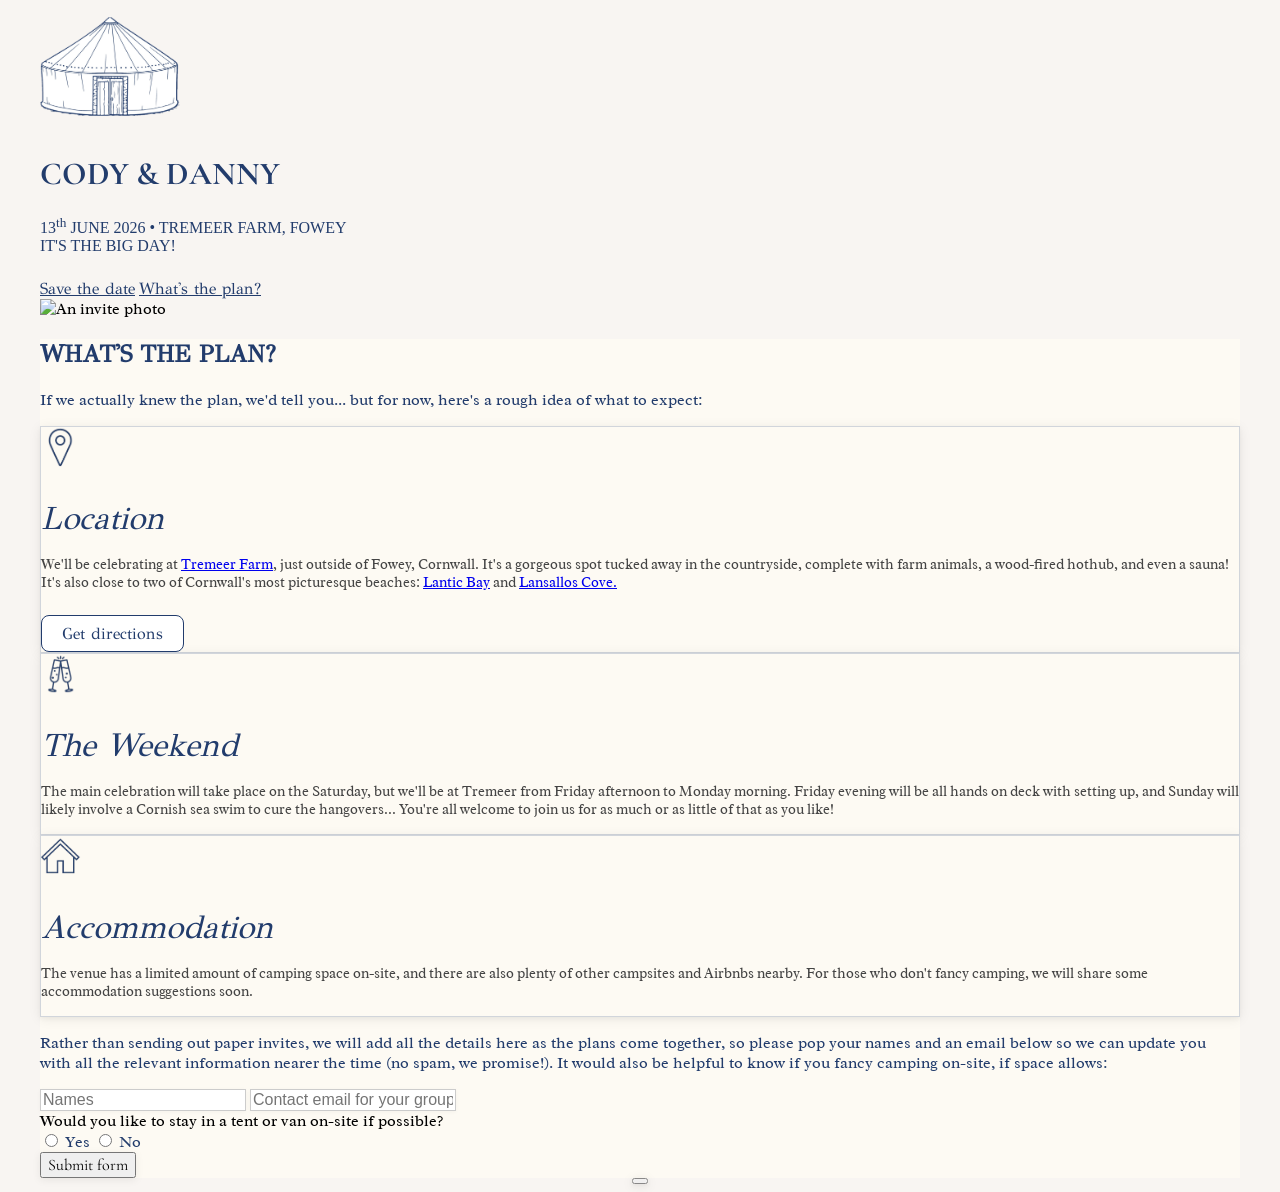
==== index.html @ 13b03777 "savethedate30Aug" ====
<!DOCTYPE html>
<html lang="en">
<head>
    <meta charset="UTF-8">
    <meta name="viewport" content="width=device-width, initial-scale=1.0">
    <title>Cody & Danny Wedding</title>
    <!-- We're using Tailwind CSS from a CDN for modern, responsive styling. -->
    <script src="https://cdn.tailwindcss.com"></script>
    <link rel="preconnect" href="https://fonts.googleapis.com">
    <link rel="preconnect" href="https://fonts.gstatic.com" crossorigin>
    <!-- Using two fonts for a classic look, similar to your image. -->
    <link href="https://fonts.googleapis.com/css2?family=Cormorant+Garamond:wght@400;500;600&family=Inter:wght@400;500;600&family=Radley&display=swap" rel="stylesheet">
    <link href="https://fonts.googleapis.com/css2?family=Didot&display=swap" rel="stylesheet">
    <link href="https://fonts.googleapis.com/css2?family=GFS+Didot&display=swap" rel="stylesheet">
    <link rel="stylesheet" href="style.css">
    <link rel="icon" type="image/png" sizes="16x16" href="assets/yurt.png">
</head>
<body class="bg-[#FDFAF3]">
    <div class="main-container px-4 md:px-6 lg:px-8 text-center py-10">
        <!-- Yurt image above names -->
        <div class="flex justify-center mb-4">
            <img src="assets/yurt.png" alt="Yurt icon" class="yurt-icon" />
        </div>
        <!-- Couple's names -->
        <h1 class="header-font text-5xl md:text-6xl font-normal tracking-wide mb-4">
            CODY & DANNY
        </h1>

        <!-- Event details -->
        <div class="event-details-font text-sm md:text-base font-medium tracking-wider uppercase mb-1">
            13<sup>th</sup> JUNE 2026 • TREMEER FARM, FOWEY
        </div>
        
        <!-- Countdown section - Placeholder text for now -->
        <div id="countdown" class="countdown-blue text-sm md:text-base font-medium tracking-wider mb-12">
            Loading countdown...
        </div>

        <!-- Navigation bar with hover effect -->
        <nav class="flex justify-center space-x-4 md:space-x-8 lg:space-x-12 mb-12 pb-2">
            <a href="#main-invite-image" class="nav-link nav-link-blue text-sm md:text-base font-medium">Save the date</a>
            <a href="#plan" class="nav-link nav-link-blue text-sm md:text-base font-medium">What's the plan?</a>
            <!-- <a href="#schedule" class="nav-link nav-link-blue text-sm md:text-base font-medium">Schedule</a> -->
        </nav>
        
        <!-- Main Image Section -->
        <div id="main-invite-image" class="w-full flex justify-center">
            <img src="assets/invite.jpg" alt="An invite photo" class="invite-image rounded-lg">
        </div>

        <!-- What's the plan section -->
        <section id="plan" class="plan-section py-16 px-2 md:px-0">
            <div class="max-w-4xl mx-auto">
                <h2 class="plan-heading text-xl md:text-2xl mb-3 tracking-wider">WHAT'S THE PLAN?</h2>
                <p class="plan-intro text-base md:text-base mb-6 tracking-wide">If we actually knew the plan, we'd tell you... but for now, here's a rough idea of what to expect:</p>
                <div class="plan-grid grid grid-cols-1 md:grid-cols-3 gap-8">
                    <div class="plan-panel p-8 border border-gray-300 flex flex-col items-center text-center">
                            <img src="assets/location.png" alt="Location icon" class="panel-icon mb-3" />
                            <h3 class="plan-subheading text-2xl italic mb-4">Location</h3>
                        <p class="plan-text mb-4">We'll be celebrating at <a href="https://www.yurtscornwall.com/" target="_blank" rel="noopener" class="underline hover:text-blue-700">Tremeer Farm</a>, just outside of Fowey, Cornwall. It's a gorgeous spot tucked away in the countryside, complete with farm animals, a wood-fired hothub, and even a sauna! It's also close to two of Cornwall's most picturesque beaches: <a href="https://www.google.com/maps/place/Lantic+Bay/@50.3258977,-4.6294547,14z/data=!3m1!4b1!4m6!3m5!1s0x486b6145bc7676e3:0x49691d063f83b509!8m2!3d50.3258726!4d-4.6088551!16s%2Fg%2F11cn8x1d7x?entry=ttu&g_ep=EgoyMDI1MDgyNS4wIKXMDSoASAFQAw%3D%3D" target="_blank" rel="noopener" class="underline hover:text-blue-700">Lantic Bay</a> and <a href="https://www.google.com/maps/place/Lansallos+Beach/@50.3320127,-4.5988471,14z/data=!3m1!4b1!4m6!3m5!1s0x486b6179b6629df9:0x60614bde97394ab5!8m2!3d50.3319877!4d-4.5782475!16s%2Fg%2F11fq91t_8g?entry=ttu&g_ep=EgoyMDI1MDgyNS4wIKXMDSoASAFQAw%3D%3D" target="_blank" rel="noopener" class="underline hover:text-blue-700">Lansallos Cove.</a></p>
                        <a href="https://www.google.com/maps/place/Tremeer+Farm+-+Yurt+Glamping+Holidays+in+Cornwall,+UK/@50.3475584,-4.5845059,17z/data=!3m1!4b1!4m9!3m8!1s0x486b63d3c7501265:0x4c4d9c52e5a04d1a!5m2!4m1!1i2!8m2!3d50.347555!4d-4.581931!16s%2Fg%2F1ts3f0zk?entry=ttu&g_ep=EgoyMDI1MDgyNS4wIKXMDSoASAFQAw%3D%3D" target="_blank" rel="noopener" class="venue-directions-btn inline-block mt-2 px-4 py-2 text-sm rounded border border-[#223c6c] text-[#223c6c] hover:bg-[#223c6c] hover:text-white transition">Get directions</a>
                    </div>
                    <div class="plan-panel p-8 border border-gray-300 flex flex-col items-center text-center">
                            <img src="assets/weekend.png" alt="The Weekend icon" class="panel-icon mb-3" />
                            <h3 class="plan-subheading text-2xl italic mb-4">The Weekend</h3>
                        <p class="plan-text mb-4">The main celebration will take place on the Saturday, but we'll be at Tremeer from Friday afternoon to Monday morning. Friday evening will be all hands on deck with setting up, and Sunday will likely involve a Cornish sea swim to cure the hangovers... You're all welcome to join us for as much or as little of that as you like!</p>
                    </div>
                    <div class="plan-panel p-8 border border-gray-300 flex flex-col items-center text-center">
                            <img src="assets/accomodation.png" alt="Accommodation icon" class="panel-icon mb-3" />
                            <h3 class="plan-subheading text-2xl italic mb-4">Accommodation</h3>
                        <p class="plan-text mb-4">The venue has a limited amount of camping space on-site, and there are also plenty of other campsites and Airbnbs nearby. For those who don't fancy camping, we will share some accommodation suggestions soon.</p>
                    </div>
                </div>
                <p class="plan-intro text-base md:text-base mb-6 mt-10 tracking-wide">
                    Rather than sending out paper invites, we will add all the details here as the plans come together, so please pop your names and an email below so we can update you with all the relevant information nearer the time (no spam, we promise!). It would also be helpful to know if you fancy camping on-site, if space allows:</p>
            <div class="max-w-xl mx-auto text-center">
                <div class="row mb-4">
                    <div class="col-md-12" id="alert-wrapper"></div>
                </div>
                <form id="findoutmore-form" class="find-more-form flex flex-col items-center gap-4">
                    <!-- First row: Guest names, Email -->
                    <div class="flex flex-col md:flex-row w-full justify-center gap-3">
                        <input type="text" name="names" class="find-more-input flex-1 p-3 rounded border border-gray-300 min-w-[120px]" placeholder="Names" required>
                        <input type="email" name="email" class="find-more-input flex-1 p-3 rounded border border-gray-300 min-w-[120px]" placeholder="Contact email for your group" required>
                    </div>
                    <!-- Second row: What nights? Multi-select -->
                    <!-- Tent/van onsite question -->
                    <div class="flex flex-col md:flex-row w-full md:w-4/3 items-start md:items-center gap-1">
                        <label class="block font-medium text-[#223c6c] text-left pr-2 md:whitespace-nowrap md:question-nowrap-label">Would you like to stay in a tent or van on-site if possible?</label>
                        <div class="flex flex-row gap-2 md:ml-auto text-weddingblue mt-2 md:mt-0">
                            <label class="inline-flex items-center text-weddingblue">
                                <input type="radio" name="camping" value="Yes" class="accent-[#223c6c] mr-1" required id="camping-yes"> Yes
                            </label>
                            <label class="inline-flex items-center text-weddingblue">
                                <input type="radio" name="camping" value="No" class="accent-[#223c6c] mr-1" id="camping-no"> No
                            </label>
                        </div>
                    </div>
                    <!-- Which nights question, hidden by default -->
                                <div id="nights-question-row" class="flex flex-col md:flex-row w-full md:w-4/3 items-start md:items-center gap-1 mt-2 hidden-by-default">
                                    <label class="block font-medium text-[#223c6c] text-left pr-2 md:whitespace-nowrap md:w-2/3">Which nights would you like to stay?</label>
                                    <div class="flex flex-row gap-2 md:ml-auto text-weddingblue mt-2 md:mt-0">
                            <label class="inline-flex items-center text-weddingblue">
                                <input type="checkbox" name="nights" value="Friday" class="accent-[#223c6c] mr-1"> Friday
                            </label>
                            <label class="inline-flex items-center text-weddingblue">
                                <input type="checkbox" name="nights" value="Saturday" class="accent-[#223c6c] mr-1"> Saturday
                            </label>
                            <label class="inline-flex items-center text-weddingblue">
                                <input type="checkbox" name="nights" value="Sunday" class="accent-[#223c6c] mr-1"> Sunday
                            </label>
                        </div>
                    </div>
                    <!-- Submit button -->
                    <button type="submit" class="find-more-btn mt-2 px-6 py-3 rounded bg-[#223c6c] text-white hover:bg-[#555] transition">Submit form</button>
                </form>
            </div>
        </section>

        <!-- Schedule section -->
        <!-- <section id="schedule" class="schedule-section py-12 px-2 md:px-0">
            <div class="max-w-4xl mx-auto text-center">
                <div class="schedule-block py-8">
                    <h3 class="schedule-heading text-xl md:text-2xl font-bold mb-3">FRIDAY 12TH JUNE: Arrival & Welcome</h3>
                    <p class="schedule-text text-base md:text-base">Arrive at Tremeer Farm from 4pm. Settle in, explore the grounds, and then get to work preparing and decorating! Rewarded with pizza, sauna and hot tub.</p>
                </div>
                    <div class="wavy-divider my-4">
                        <svg class="wavy-svg" viewBox="0 0 400 20" fill="none" xmlns="http://www.w3.org/2000/svg" preserveAspectRatio="none">
                            <path d="M0 10 Q 50 0, 100 10 T 200 10 T 300 10 T 400 10" stroke="#223c6c" stroke-width="1" fill="none"/>
                        </svg>
                    </div>
                <div class="schedule-block py-8">
                    <h3 class="schedule-heading text-xl md:text-2xl font-bold mb-3">SATURDAY 13th JUNE: The Big Day</h3>
                    <p class="schedule-text text-base md:text-base">Ceremony in the morning, followed by food, drinks, music, and dancing into the night. More details to follow!</p>
                </div>
                    <div class="wavy-divider my-4">
                        <svg class="wavy-svg" viewBox="0 0 400 20" fill="none" xmlns="http://www.w3.org/2000/svg" preserveAspectRatio="none">
                            <path d="M0 10 Q 50 0, 100 10 T 200 10 T 300 10 T 400 10" stroke="#223c6c" stroke-width="1" fill="none"/>
                        </svg>
                    </div>
                <div class="schedule-block py-8">
                    <h3 class="schedule-heading text-xl md:text-2xl font-bold mb-3">SUNDAY 14TH JUNE: Chill & Explore</h3>
                    <p class="schedule-text text-base md:text-base">Enjoy a laid-back day with friends and family. Take a dip in the sea, go for a walk, or just relax on the farm before heading home on Monday.</p>
                </div>
            </div>
        </section> -->
        
        <!-- Scroll to top button -->
        <button id="scrollToTopBtn" aria-label="Scroll to top" class="scroll-to-top-btn flex items-center justify-center w-14 h-14 rounded-full bg-white shadow-lg border border-gray-300 hover:bg-gray-100 transition">
            <svg xmlns="http://www.w3.org/2000/svg" class="h-7 w-7 text-gray-700" fill="none" viewBox="0 0 24 24" stroke="currentColor" stroke-width="2">
                <circle cx="12" cy="12" r="11" stroke="#bbb" stroke-width="2" fill="none"/>
                <path stroke-linecap="round" stroke-linejoin="round" d="M12 16V8m0 0l-4 4m4-4l4 4" />
            </svg>
        </button>
    </div>

    <script src="https://code.jquery.com/jquery-3.7.1.min.js"></script>
    <script src="scripts.js"></script>
</body>
</html>
---- style.css ----
/* Wedding blue text color for form options */
.text-weddingblue {
    color: #223c6c;
}
/* Prevent line break for the tent/van onsite question label */
.question-nowrap-label {
    min-width: 260px;
}
/* Hide by default for conditional form rows */
.hidden-by-default {
    display: none;
}
.wavy-divider {
    width: 100%;
}
.wavy-svg {
    width: 100%;
    height: 20px;
    display: block;
}
/* Schedule section styles */
.schedule-section {
    background-color: #FDFAF3;
}
.schedule-heading {
    font-family: 'Cormorant Garamond', serif;
    font-weight: bold;
    color: #223c6c;
    letter-spacing: 0.02em;
}
.schedule-text {
    color: #223c6c;
    font-family: 'Radley', serif;
    font-size: 1.1rem;
}
.schedule-divider {
    border: none;
    border-top: 1px solid #223c6c;
    margin: 0;
}
.panel-icon {
    width: 40px;
    height: 40px;
    object-fit: contain;
    display: block;
    margin-bottom: 0.5rem;
}
/* Custom styles that apply globally or to specific classes not covered by Tailwind. */
.invite-image {
    max-width: 500px; /* Adjust this value as needed */
    width: 100%;
    height: auto;
    display: block;
}
body {
    font-family: 'Radley', serif;
    background-color: #F8F5F2; /* Soft, light background color */
}
.header-font, .event-details-font, .countdown-blue {
    font-family: 'Didot', 'Didot LP', serif;
    color: #223c6c;
}
.nav-link, .nav-link-blue {
    font-family: 'GFS Didot', serif;
    color: #223c6c;
}
.header-font {
    font-family: 'Cormorant Garamond', serif;
}
.main-container {
    max-width: 1200px;
    margin-left: auto;
    margin-right: auto;
}
.nav-link {
    position: relative;
    padding-bottom: 0.5rem; /* For the underline effect */
}
.nav-link::after {
    content: '';
    position: absolute;
    left: 0;
    bottom: 0;
    width: 0;
    height: 1px;
    background-color: #223c6c;
    transition: width 0.3s ease-in-out;
}
.nav-link:hover::after, .nav-link.active::after {
    width: 100%;
}
.countdown-blue {
    color: #223c6c;
    text-transform: uppercase;
    margin-bottom: 1.5rem;
}
.nav-link-blue {
    color: #223c6c;
}

/* What's the plan section styles */
.plan-section {
    background-color: #FDFAF3;
}
.plan-heading {
    font-family: 'GFS Didot', serif;
    color: #223c6c;
}
.plan-intro {
    color: #223c6c;
}
.plan-grid {
    width: 100%;
}
.plan-panel {
    background: #FDFAF3;
    box-shadow: 0 2px 12px 0 rgba(0,0,0,0.07), 0 1.5px 4px 0 rgba(0,0,0,0.04);
    border: 1px solid #d1d5db;
}
.plan-subheading {
    font-family: 'GFS Didot', serif;
    font-style: italic;
    font-size: 2rem;
    color: #223c6c;
    margin-bottom: 1rem;
    font-weight: normal;
}
.plan-text {
    color: #444;
    font-size: 0.9rem;
    margin-bottom: 1rem;
}
.plan-text a:hover {
    color: #223c6c;
}

/* Find out more section styles */
.find-more-section {
    background-color: #FDFAF3;
}
.find-more-heading {
    font-family: 'Cormorant Garamond', serif;
    font-weight: bold;
    color: #223c6c;
}
.find-more-intro {
    color: #223c6c;
}
.find-more-input {
    font-size: 1rem;
    background: #fff;
    border: 1px solid #ccc;
    box-shadow: 0 1px 4px 0 rgba(0,0,0,0.04);
    transition: border 0.2s;
}
.find-more-input:focus {
    border-color: #888;
    outline: none;
}
.find-more-btn {
    font-size: 1rem;
    font-family: 'Cormorant Garamond', serif;
    cursor: pointer;
    box-shadow: 0 2px 8px 0 rgba(0,0,0,0.07);
}

/* Scroll to top button styles */
.scroll-to-top-btn {
    position: static !important;
    margin: 0rem auto 0rem auto;
    display: flex;
    box-shadow: 0 2px 12px 0 rgba(0,0,0,0.10), 0 1.5px 4px 0 rgba(0,0,0,0.06);
    cursor: pointer;
    opacity: 0.85;
}
.scroll-to-top-btn:hover {
    opacity: 1;
}
.yurt-icon {
    height: 120px;
    width: auto;
}
.venue-directions-btn {
    font-family: 'GFS Didot', serif;
    font-size: 1rem;
    padding: 0.5rem 1.25rem;
    border-radius: 0.5rem;
    border: 1px solid #223c6c;
    color: #223c6c;
    background: #fff;
    transition: background 0.2s, color 0.2s;
    margin-top: 0.5rem;
    text-decoration: none;
    display: inline-block;
}
.venue-directions-btn:hover {
    background: #223c6c;
    color: #fff;
}
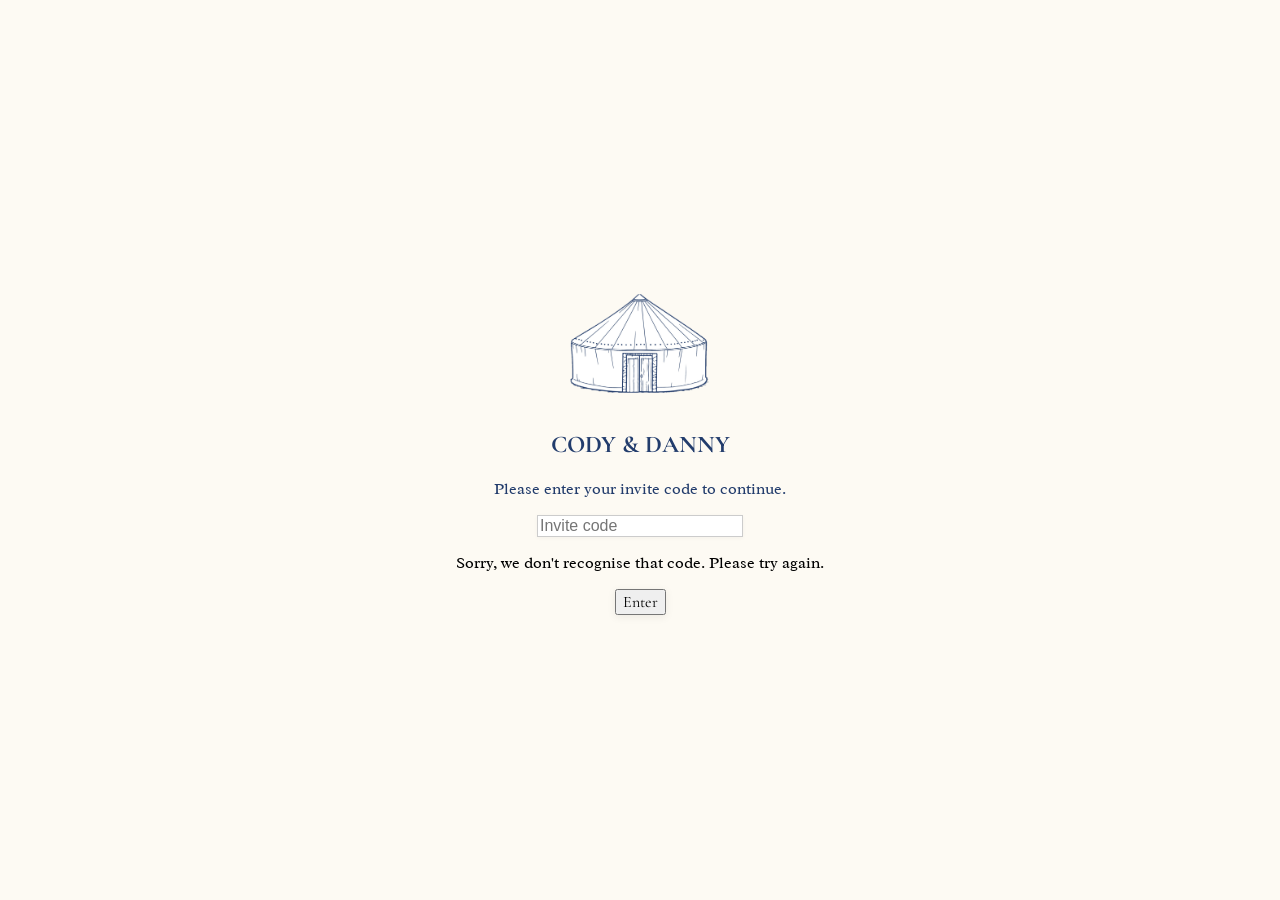
==== commit d8e3a772: "Add RSVP page and implement multi-guest RSVP form functionality" ====
--- a/index.html
+++ b/index.html
@@ -16,14 +16,31 @@
     <link rel="icon" type="image/png" sizes="16x16" href="assets/yurt.png">
 </head>
 <body class="bg-[#FDFAF3]">
+    <!-- Invite code overlay -->
+    <div id="invite-overlay" class="invite-overlay hidden">
+        <div class="invite-overlay-box">
+            <img src="assets/yurt.png" alt="Yurt icon" class="yurt-icon mx-auto mb-4" />
+            <h2 class="header-font text-3xl md:text-4xl font-normal tracking-wide mb-2 text-[#223c6c]">CODY & DANNY</h2>
+            <p class="plan-intro text-base mb-6 tracking-wide">Please enter your invite code to continue.</p>
+            <input type="text" id="overlay-invite-input" class="find-more-input w-full max-w-xs p-3 rounded border border-gray-300 text-center text-lg tracking-widest mx-auto block" placeholder="Invite code" autocomplete="off">
+            <p id="overlay-invite-error" class="text-red-500 text-sm mt-2 hidden">Sorry, we don't recognise that code. Please try again.</p>
+            <button id="overlay-invite-btn" class="find-more-btn mt-4 px-6 py-3 rounded bg-[#223c6c] text-white hover:bg-[#555] transition">Enter</button>
+        </div>
+    </div>
+
+    <!-- Invite badge (top-right) -->
+    <div id="invite-badge" class="invite-badge hidden">
+        <span class="invite-badge-text">Logged in as guest: <span id="badge-code"></span>. <a href="#" id="badge-logout" class="invite-badge-logout">Not you?</a></span>
+    </div>
+
     <div class="main-container px-4 md:px-6 lg:px-8 text-center py-10">
         <!-- Yurt image above names -->
         <div class="flex justify-center mb-4">
-            <img src="assets/yurt.png" alt="Yurt icon" class="yurt-icon" />
+            <a href="index.html"><img src="assets/yurt.png" alt="Yurt icon" class="yurt-icon" /></a>
         </div>
         <!-- Couple's names -->
         <h1 class="header-font text-5xl md:text-6xl font-normal tracking-wide mb-4">
-            CODY & DANNY
+            <a href="index.html" class="no-underline" style="text-decoration:none;color:inherit;">CODY & DANNY</a>
         </h1>
 
         <!-- Event details -->
@@ -38,120 +55,36 @@
 
         <!-- Navigation bar with hover effect -->
         <nav class="flex justify-center space-x-4 md:space-x-8 lg:space-x-12 mb-12 pb-2">
-            <a href="#main-invite-image" class="nav-link nav-link-blue text-sm md:text-base font-medium">Save the date</a>
-            <a href="#plan" class="nav-link nav-link-blue text-sm md:text-base font-medium">What's the plan?</a>
-            <!-- <a href="#schedule" class="nav-link nav-link-blue text-sm md:text-base font-medium">Schedule</a> -->
+            <a href="index.html" class="nav-link nav-link-blue text-sm md:text-base font-medium active">Home</a>
+            <a href="plan.html" class="nav-link nav-link-blue text-sm md:text-base font-medium">What's the plan?</a>
+            <a href="registry.html" class="nav-link nav-link-blue text-sm md:text-base font-medium">Registry of booze</a>
+            <a href="logistics.html" class="nav-link nav-link-blue text-sm md:text-base font-medium">Logistics</a>
+            <a href="accommodation.html" class="nav-link nav-link-blue text-sm md:text-base font-medium">Accommodation</a>
+            <a href="rsvp.html" class="nav-link nav-link-blue text-sm md:text-base font-medium">RSVP</a>
+            <a href="faqs.html" class="nav-link nav-link-blue text-sm md:text-base font-medium">FAQs</a>
         </nav>
-        
-        <!-- Main Image Section -->
-        <div id="main-invite-image" class="w-full flex justify-center">
-            <img src="assets/invite.jpg" alt="An invite photo" class="invite-image rounded-lg">
+
+        <!-- Welcome note -->
+        <div class="max-w-2xl mx-auto mb-10">
+            <h2 id="welcome-heading" class="plan-heading text-xl md:text-2xl mb-4 tracking-wider">WELCOME!</h2>
+            <p class="plan-intro text-base md:text-base tracking-wide leading-relaxed">
+                We can't wait to celebrate our wedding with you all September 4 &ndash; 7, 2026. If you find that you have any questions about the weekend after looking through this site, don't hesitate to shoot us a text or email, or call!
+            </p>
+            <p class="plan-intro text-base md:text-base tracking-wide leading-relaxed mt-4">
+                While we already quietly had our legal ceremony at Bath Guildhall in December, we couldn't do the deed without hosting a party to celebrate with all our favourite humans!
+            </p>
+            <p class="plan-intro text-base md:text-base tracking-wide leading-relaxed mt-4">
+                Plan for a weekend of hanging on a lawn/by the lake, chatting, eating, drinking, swimming, playing games, dancing, and relaxing. See you soon!
+            </p>
+            <p class="plan-intro text-base md:text-base tracking-wide leading-relaxed mt-4">
+                Love,<br>Cody & Danny x
+            </p>
         </div>
 
-        <!-- What's the plan section -->
-        <section id="plan" class="plan-section py-16 px-2 md:px-0">
-            <div class="max-w-4xl mx-auto">
-                <h2 class="plan-heading text-xl md:text-2xl mb-3 tracking-wider">WHAT'S THE PLAN?</h2>
-                <p class="plan-intro text-base md:text-base mb-6 tracking-wide">If we actually knew the plan, we'd tell you... but for now, here's a rough idea of what to expect:</p>
-                <div class="plan-grid grid grid-cols-1 md:grid-cols-3 gap-8">
-                    <div class="plan-panel p-8 border border-gray-300 flex flex-col items-center text-center">
-                            <img src="assets/location.png" alt="Location icon" class="panel-icon mb-3" />
-                            <h3 class="plan-subheading text-2xl italic mb-4">Location</h3>
-                        <p class="plan-text mb-4">We'll be celebrating at <a href="https://www.yurtscornwall.com/" target="_blank" rel="noopener" class="underline hover:text-blue-700">Tremeer Farm</a>, just outside of Fowey, Cornwall. It's a gorgeous spot tucked away in the countryside, complete with farm animals, a wood-fired hothub, and even a sauna! It's also close to two of Cornwall's most picturesque beaches: <a href="https://www.google.com/maps/place/Lantic+Bay/@50.3258977,-4.6294547,14z/data=!3m1!4b1!4m6!3m5!1s0x486b6145bc7676e3:0x49691d063f83b509!8m2!3d50.3258726!4d-4.6088551!16s%2Fg%2F11cn8x1d7x?entry=ttu&g_ep=EgoyMDI1MDgyNS4wIKXMDSoASAFQAw%3D%3D" target="_blank" rel="noopener" class="underline hover:text-blue-700">Lantic Bay</a> and <a href="https://www.google.com/maps/place/Lansallos+Beach/@50.3320127,-4.5988471,14z/data=!3m1!4b1!4m6!3m5!1s0x486b6179b6629df9:0x60614bde97394ab5!8m2!3d50.3319877!4d-4.5782475!16s%2Fg%2F11fq91t_8g?entry=ttu&g_ep=EgoyMDI1MDgyNS4wIKXMDSoASAFQAw%3D%3D" target="_blank" rel="noopener" class="underline hover:text-blue-700">Lansallos Cove.</a></p>
-                        <a href="https://www.google.com/maps/place/Tremeer+Farm+-+Yurt+Glamping+Holidays+in+Cornwall,+UK/@50.3475584,-4.5845059,17z/data=!3m1!4b1!4m9!3m8!1s0x486b63d3c7501265:0x4c4d9c52e5a04d1a!5m2!4m1!1i2!8m2!3d50.347555!4d-4.581931!16s%2Fg%2F1ts3f0zk?entry=ttu&g_ep=EgoyMDI1MDgyNS4wIKXMDSoASAFQAw%3D%3D" target="_blank" rel="noopener" class="venue-directions-btn inline-block mt-2 px-4 py-2 text-sm rounded border border-[#223c6c] text-[#223c6c] hover:bg-[#223c6c] hover:text-white transition">Get directions</a>
-                    </div>
-                    <div class="plan-panel p-8 border border-gray-300 flex flex-col items-center text-center">
-                            <img src="assets/weekend.png" alt="The Weekend icon" class="panel-icon mb-3" />
-                            <h3 class="plan-subheading text-2xl italic mb-4">The Weekend</h3>
-                        <p class="plan-text mb-4">The main celebration will take place on the Saturday, but we'll be at Tremeer from Friday afternoon to Monday morning. Friday evening will be all hands on deck with setting up, and Sunday will likely involve a Cornish sea swim to cure the hangovers... You're all welcome to join us for as much or as little of that as you like!</p>
-                    </div>
-                    <div class="plan-panel p-8 border border-gray-300 flex flex-col items-center text-center">
-                            <img src="assets/accomodation.png" alt="Accommodation icon" class="panel-icon mb-3" />
-                            <h3 class="plan-subheading text-2xl italic mb-4">Accommodation</h3>
-                        <p class="plan-text mb-4">The venue has a limited amount of camping space on-site, and there are also plenty of other campsites and Airbnbs nearby. For those who don't fancy camping, we will share some accommodation suggestions soon.</p>
-                    </div>
-                </div>
-                <p class="plan-intro text-base md:text-base mb-6 mt-10 tracking-wide">
-                    Rather than sending out paper invites, we will add all the details here as the plans come together, so please pop your names and an email below so we can update you with all the relevant information nearer the time (no spam, we promise!). It would also be helpful to know if you fancy camping on-site, if space allows:</p>
-            <div class="max-w-xl mx-auto text-center">
-                <div class="row mb-4">
-                    <div class="col-md-12" id="alert-wrapper"></div>
-                </div>
-                <form id="findoutmore-form" class="find-more-form flex flex-col items-center gap-4">
-                    <!-- First row: Guest names, Email -->
-                    <div class="flex flex-col md:flex-row w-full justify-center gap-3">
-                        <input type="text" name="names" class="find-more-input flex-1 p-3 rounded border border-gray-300 min-w-[120px]" placeholder="Names" required>
-                        <input type="email" name="email" class="find-more-input flex-1 p-3 rounded border border-gray-300 min-w-[120px]" placeholder="Contact email for your group" required>
-                    </div>
-                    <!-- Second row: What nights? Multi-select -->
-                    <!-- Tent/van onsite question -->
-                    <div class="flex flex-col md:flex-row w-full md:w-4/3 items-start md:items-center gap-1">
-                        <label class="block font-medium text-[#223c6c] text-left pr-2 md:whitespace-nowrap md:question-nowrap-label">Would you like to stay in a tent or van on-site if possible?</label>
-                        <div class="flex flex-row gap-2 md:ml-auto text-weddingblue mt-2 md:mt-0">
-                            <label class="inline-flex items-center text-weddingblue">
-                                <input type="radio" name="camping" value="Yes" class="accent-[#223c6c] mr-1" required id="camping-yes"> Yes
-                            </label>
-                            <label class="inline-flex items-center text-weddingblue">
-                                <input type="radio" name="camping" value="No" class="accent-[#223c6c] mr-1" id="camping-no"> No
-                            </label>
-                        </div>
-                    </div>
-                    <!-- Which nights question, hidden by default -->
-                                <div id="nights-question-row" class="flex flex-col md:flex-row w-full md:w-4/3 items-start md:items-center gap-1 mt-2 hidden-by-default">
-                                    <label class="block font-medium text-[#223c6c] text-left pr-2 md:whitespace-nowrap md:w-2/3">Which nights would you like to stay?</label>
-                                    <div class="flex flex-row gap-2 md:ml-auto text-weddingblue mt-2 md:mt-0">
-                            <label class="inline-flex items-center text-weddingblue">
-                                <input type="checkbox" name="nights" value="Friday" class="accent-[#223c6c] mr-1"> Friday
-                            </label>
-                            <label class="inline-flex items-center text-weddingblue">
-                                <input type="checkbox" name="nights" value="Saturday" class="accent-[#223c6c] mr-1"> Saturday
-                            </label>
-                            <label class="inline-flex items-center text-weddingblue">
-                                <input type="checkbox" name="nights" value="Sunday" class="accent-[#223c6c] mr-1"> Sunday
-                            </label>
-                        </div>
-                    </div>
-                    <!-- Submit button -->
-                    <button type="submit" class="find-more-btn mt-2 px-6 py-3 rounded bg-[#223c6c] text-white hover:bg-[#555] transition">Submit form</button>
-                </form>
-            </div>
-        </section>
-
-        <!-- Schedule section -->
-        <!-- <section id="schedule" class="schedule-section py-12 px-2 md:px-0">
-            <div class="max-w-4xl mx-auto text-center">
-                <div class="schedule-block py-8">
-                    <h3 class="schedule-heading text-xl md:text-2xl font-bold mb-3">FRIDAY 12TH JUNE: Arrival & Welcome</h3>
-                    <p class="schedule-text text-base md:text-base">Arrive at Tremeer Farm from 4pm. Settle in, explore the grounds, and then get to work preparing and decorating! Rewarded with pizza, sauna and hot tub.</p>
-                </div>
-                    <div class="wavy-divider my-4">
-                        <svg class="wavy-svg" viewBox="0 0 400 20" fill="none" xmlns="http://www.w3.org/2000/svg" preserveAspectRatio="none">
-                            <path d="M0 10 Q 50 0, 100 10 T 200 10 T 300 10 T 400 10" stroke="#223c6c" stroke-width="1" fill="none"/>
-                        </svg>
-                    </div>
-                <div class="schedule-block py-8">
-                    <h3 class="schedule-heading text-xl md:text-2xl font-bold mb-3">SATURDAY 13th JUNE: The Big Day</h3>
-                    <p class="schedule-text text-base md:text-base">Ceremony in the morning, followed by food, drinks, music, and dancing into the night. More details to follow!</p>
-                </div>
-                    <div class="wavy-divider my-4">
-                        <svg class="wavy-svg" viewBox="0 0 400 20" fill="none" xmlns="http://www.w3.org/2000/svg" preserveAspectRatio="none">
-                            <path d="M0 10 Q 50 0, 100 10 T 200 10 T 300 10 T 400 10" stroke="#223c6c" stroke-width="1" fill="none"/>
-                        </svg>
-                    </div>
-                <div class="schedule-block py-8">
-                    <h3 class="schedule-heading text-xl md:text-2xl font-bold mb-3">SUNDAY 14TH JUNE: Chill & Explore</h3>
-                    <p class="schedule-text text-base md:text-base">Enjoy a laid-back day with friends and family. Take a dip in the sea, go for a walk, or just relax on the farm before heading home on Monday.</p>
-                </div>
-            </div>
-        </section> -->
-        
-        <!-- Scroll to top button -->
-        <button id="scrollToTopBtn" aria-label="Scroll to top" class="scroll-to-top-btn flex items-center justify-center w-14 h-14 rounded-full bg-white shadow-lg border border-gray-300 hover:bg-gray-100 transition">
-            <svg xmlns="http://www.w3.org/2000/svg" class="h-7 w-7 text-gray-700" fill="none" viewBox="0 0 24 24" stroke="currentColor" stroke-width="2">
-                <circle cx="12" cy="12" r="11" stroke="#bbb" stroke-width="2" fill="none"/>
-                <path stroke-linecap="round" stroke-linejoin="round" d="M12 16V8m0 0l-4 4m4-4l4 4" />
-            </svg>
-        </button>
+        <!-- Main invite image -->
+        <div class="w-full flex justify-center">
+            <img src="assets/invite.jpg" alt="Wedding invite" class="invite-image rounded-lg">
+        </div>
     </div>
 
     <script src="https://code.jquery.com/jquery-3.7.1.min.js"></script>
--- a/style.css
+++ b/style.css
@@ -2,6 +2,62 @@
 .text-weddingblue {
     color: #223c6c;
 }
+
+/********************** Global Invite Code Overlay **********************/
+.invite-overlay {
+    position: fixed;
+    inset: 0;
+    z-index: 9999;
+    background: #FDFAF3;
+    display: flex;
+    align-items: center;
+    justify-content: center;
+}
+.invite-overlay.hidden {
+    display: none;
+}
+.invite-overlay-box {
+    text-align: center;
+    max-width: 400px;
+    width: 90%;
+    padding: 2rem;
+}
+
+/********************** Invite Badge (top-right) **********************/
+.invite-badge {
+    position: fixed;
+    top: 12px;
+    right: 16px;
+    z-index: 1000;
+    display: flex;
+    align-items: center;
+    gap: 8px;
+    background: #fff;
+    border: 1px solid #d1d5db;
+    border-radius: 9999px;
+    padding: 6px 14px;
+    box-shadow: 0 1px 6px rgba(0,0,0,0.08);
+    font-family: 'GFS Didot', serif;
+    font-size: 0.85rem;
+    color: #223c6c;
+}
+.invite-badge.hidden {
+    display: none;
+}
+.invite-badge-code {
+    font-weight: 600;
+    letter-spacing: 0.05em;
+}
+.invite-badge-logout {
+    color: #888;
+    text-decoration: underline;
+    font-size: 0.8rem;
+    cursor: pointer;
+}
+.invite-badge-logout:hover {
+    color: #223c6c;
+}
+
 /* Prevent line break for the tent/van onsite question label */
 .question-nowrap-label {
     min-width: 260px;
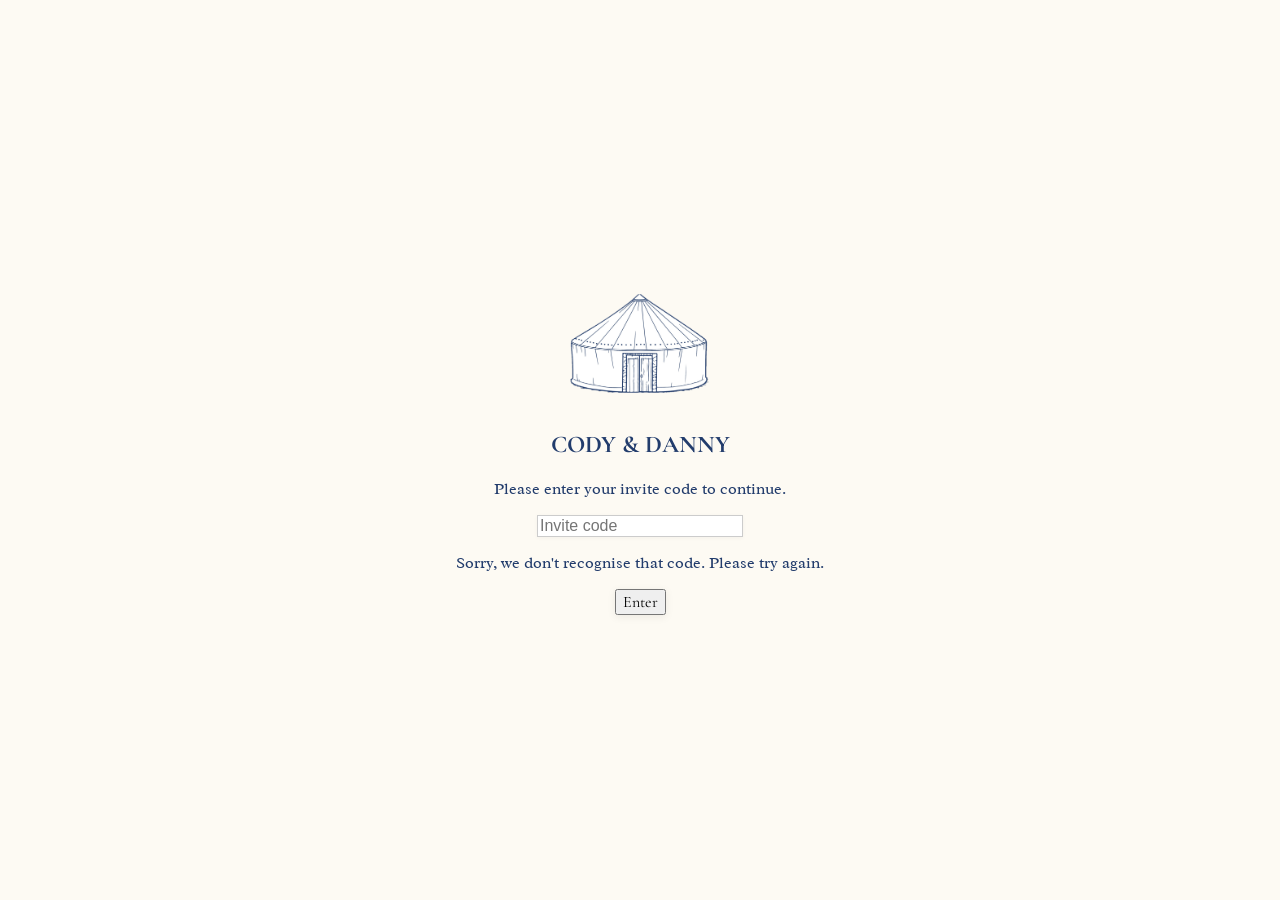
==== commit 69b1aae9: "Format updates + FAQ details" ====
--- a/index.html
+++ b/index.html
@@ -74,7 +74,7 @@
                 While we already quietly had our legal ceremony at Bath Guildhall in December, we couldn't do the deed without hosting a party to celebrate with all our favourite humans!
             </p>
             <p class="plan-intro text-base md:text-base tracking-wide leading-relaxed mt-4">
-                Plan for a weekend of hanging on a lawn/by the lake, chatting, eating, drinking, swimming, playing games, dancing, and relaxing. See you soon!
+                Plan for a weekend of hanging on a lawn/by the lake, chatting, eating, drinking, swimming, playing games, dancing, and relaxing. Please RSVP before X/X/XX.
             </p>
             <p class="plan-intro text-base md:text-base tracking-wide leading-relaxed mt-4">
                 Love,<br>Cody & Danny x
--- a/style.css
+++ b/style.css
@@ -111,6 +111,7 @@
 body {
     font-family: 'Radley', serif;
     background-color: #F8F5F2; /* Soft, light background color */
+    color: #223c6c;
 }
 .header-font, .event-details-font, .countdown-blue {
     font-family: 'Didot', 'Didot LP', serif;
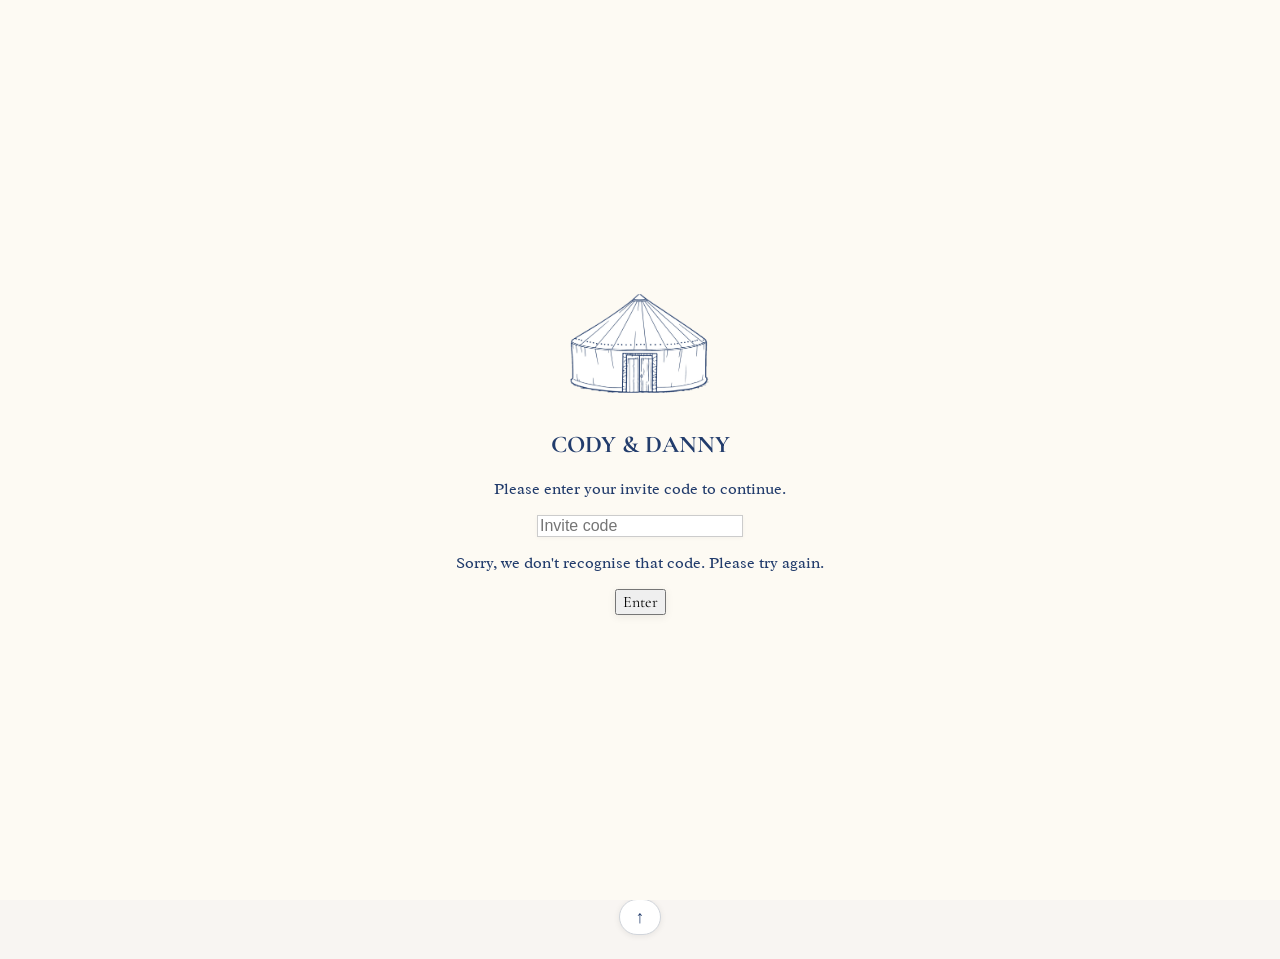
==== commit 3f543972: "Lots of changes" ====
--- a/index.html
+++ b/index.html
@@ -54,11 +54,10 @@
         </div>
 
         <!-- Navigation bar with hover effect -->
-        <nav class="flex justify-center space-x-4 md:space-x-8 lg:space-x-12 mb-12 pb-2">
+        <nav class="flex justify-center space-x-4 md:space-x-8 lg:space-x-12 mb-6 pb-2">
             <a href="index.html" class="nav-link nav-link-blue text-sm md:text-base font-medium active">Home</a>
-            <a href="plan.html" class="nav-link nav-link-blue text-sm md:text-base font-medium">What's the plan?</a>
+            <a href="plan.html" class="nav-link nav-link-blue text-sm md:text-base font-medium">Schedule</a>
             <a href="registry.html" class="nav-link nav-link-blue text-sm md:text-base font-medium">Registry of booze</a>
-            <a href="logistics.html" class="nav-link nav-link-blue text-sm md:text-base font-medium">Logistics</a>
             <a href="accommodation.html" class="nav-link nav-link-blue text-sm md:text-base font-medium">Accommodation</a>
             <a href="rsvp.html" class="nav-link nav-link-blue text-sm md:text-base font-medium">RSVP</a>
             <a href="faqs.html" class="nav-link nav-link-blue text-sm md:text-base font-medium">FAQs</a>
@@ -68,22 +67,39 @@
         <div class="max-w-2xl mx-auto mb-10">
             <h2 id="welcome-heading" class="plan-heading text-xl md:text-2xl mb-4 tracking-wider">WELCOME!</h2>
             <p class="plan-intro text-base md:text-base tracking-wide leading-relaxed">
-                We can't wait to celebrate our wedding with you all September 4 &ndash; 7, 2026. If you find that you have any questions about the weekend after looking through this site, don't hesitate to shoot us a text or email, or call!
+                As you may already know, we technically got legally married very quietly at Bath Guildhall back in December. Now, we can't wait to celebrate with you all back in Cornwall on June 13th.
             </p>
             <p class="plan-intro text-base md:text-base tracking-wide leading-relaxed mt-4">
-                While we already quietly had our legal ceremony at Bath Guildhall in December, we couldn't do the deed without hosting a party to celebrate with all our favourite humans!
+                We have tried our very best to include everything you need to know on this site, but if we've missed anything or you have any further questions, please just drop us a message.
             </p>
             <p class="plan-intro text-base md:text-base tracking-wide leading-relaxed mt-4">
-                Plan for a weekend of hanging on a lawn/by the lake, chatting, eating, drinking, swimming, playing games, dancing, and relaxing. Please RSVP before X/X/XX.
+                <strong>Please RSVP before 8th May!</strong>
             </p>
             <p class="plan-intro text-base md:text-base tracking-wide leading-relaxed mt-4">
                 Love,<br>Cody & Danny x
             </p>
         </div>
 
+        <section class="legal-gallery-section max-w-3xl mx-auto mb-10" aria-label="Photos from our legal ceremony">
+            <div class="legal-gallery-grid">
+                <figure class="legal-photo-frame">
+                    <img src="assets/wed_1.jpg" alt="Cody and Danny at their legal ceremony" class="legal-photo">
+                </figure>
+                <figure class="legal-photo-frame">
+                    <img src="assets/wed_2.jpg" alt="Cody and Danny outside Bath Guildhall" class="legal-photo">
+                </figure>
+                <figure class="legal-photo-frame">
+                    <img src="assets/wed_3.jpg" alt="Cody and Danny celebrating their legal ceremony" class="legal-photo">
+                </figure>
+            </div>
+        </section>
+
         <!-- Main invite image -->
         <div class="w-full flex justify-center">
             <img src="assets/invite.jpg" alt="Wedding invite" class="invite-image rounded-lg">
+        </div>
+        <div class="back-to-top-wrap">
+            <button class="back-to-top-btn" onclick="window.scrollTo({top:0,behavior:'smooth'})" aria-label="Back to top">&uarr;</button>
         </div>
     </div>
 
--- a/style.css
+++ b/style.css
@@ -174,6 +174,345 @@
     box-shadow: 0 2px 12px 0 rgba(0,0,0,0.07), 0 1.5px 4px 0 rgba(0,0,0,0.04);
     border: 1px solid #d1d5db;
 }
+.plan-weekend-notes {
+    max-width: 740px;
+    margin: 0 auto;
+}
+.timeline-day-heading {
+    text-align: center;
+    font-size: 2rem;
+}
+.day-timeline {
+    position: relative;
+    max-width: 900px;
+    margin: 0 auto;
+    padding: 0.4rem 0;
+}
+.day-timeline::before {
+    content: '';
+    position: absolute;
+    left: 50%;
+    top: 0;
+    bottom: 0;
+    width: 2px;
+    background: rgba(34, 60, 108, 0.5);
+    transform: translateX(-50%);
+}
+.day-timeline-item {
+    position: relative;
+    width: 50%;
+    padding: 0 2.25rem 0.75rem;
+}
+.day-timeline-item.left {
+    margin-right: auto;
+    text-align: right;
+}
+.day-timeline-item.right {
+    margin-left: auto;
+    text-align: left;
+}
+.day-timeline-item:last-child {
+    padding-bottom: 0;
+}
+.day-timeline-item::before {
+    content: '';
+    position: absolute;
+    top: 0.85rem;
+    width: 2rem;
+    height: 1px;
+    background: rgba(34, 60, 108, 0.5);
+}
+.day-timeline-item.left::before {
+    right: 0;
+}
+.day-timeline-item.right::before {
+    left: 0;
+}
+.day-timeline-item::after {
+    content: '';
+    position: absolute;
+    top: 0.56rem;
+    width: 10px;
+    height: 10px;
+    border-radius: 9999px;
+    background: #223c6c;
+    border: 2px solid #FDFAF3;
+    box-shadow: 0 0 0 1px rgba(34, 60, 108, 0.35);
+    z-index: 2;
+}
+.day-timeline-item.left::after {
+    right: -5px;
+}
+.day-timeline-item.right::after {
+    left: -5px;
+}
+.day-timeline-time {
+    font-family: 'GFS Didot', serif;
+    color: #223c6c;
+    font-size: 2rem;
+    line-height: 1;
+    margin: 0;
+}
+.day-timeline-head {
+    display: flex;
+    align-items: center;
+    gap: 0.5rem;
+    margin-bottom: 0.12rem;
+}
+.day-timeline-item.left .day-timeline-head {
+    justify-content: flex-end;
+}
+.day-timeline-item.right .day-timeline-head {
+    justify-content: flex-start;
+}
+.day-timeline-icon {
+    width: 42px;
+    height: 42px;
+    object-fit: contain;
+}
+.day-timeline-title {
+    color: #223c6c;
+    font-family: 'GFS Didot', serif;
+    font-size: 1.22rem;
+    line-height: 1.2;
+    margin: 0;
+}
+.day-timeline-subtext {
+    color: #5b5b5b;
+    font-size: 0.92rem;
+    line-height: 1.28;
+    margin: 0.04rem 0 0;
+}
+
+/* FAQ flat list layout */
+.faq-list {
+    text-align: left;
+    max-width: 740px;
+    margin: 0 auto;
+}
+.faq-entry {
+    padding: 1.6rem 0;
+}
+.faq-q {
+    font-family: 'GFS Didot', serif;
+    color: #223c6c;
+    font-size: 1.15rem;
+    letter-spacing: 0.12em;
+    font-weight: normal;
+    margin: 0 0 0.65rem;
+}
+.faq-a {
+    color: #444;
+    font-family: 'Radley', serif;
+    font-size: 0.95rem;
+    line-height: 1.65;
+}
+.faq-a p {
+    margin: 0;
+}
+.faq-a .space-y-3 > * + * {
+    margin-top: 0.75rem;
+}
+.faq-link {
+    color: #223c6c;
+    text-decoration: underline;
+}
+.faq-link:hover {
+    text-decoration: none;
+}
+.faq-divider {
+    border: none;
+    border-top: 1px solid rgba(34, 60, 108, 0.18);
+    margin: 0;
+}
+
+/* Tremeer Farm FAQ image gallery */
+.tremeer-gallery {
+    display: grid;
+    grid-template-columns: repeat(4, 1fr);
+    gap: 0.4rem;
+}
+.tremeer-photo {
+    width: 100%;
+    height: 110px;
+    object-fit: cover;
+    border: 1px solid #d1d5db;
+    display: block;
+}
+@media (max-width: 640px) {
+    .tremeer-gallery {
+        grid-template-columns: repeat(2, 1fr);
+    }
+    .tremeer-photo {
+        height: 90px;
+    }
+}
+
+.day-directions-btn {
+    display: inline-flex;
+    align-items: center;
+    margin-top: 0.48rem;
+    background: #fff;
+    border: 1px solid #d1d5db;
+    border-radius: 9999px;
+    padding: 6px 14px;
+    box-shadow: 0 1px 6px rgba(0,0,0,0.08);
+    font-family: 'GFS Didot', serif;
+    font-size: 0.92rem;
+    color: #223c6c;
+    text-decoration: none;
+    transition: box-shadow 0.2s ease, border-color 0.2s ease, color 0.2s ease;
+}
+.day-directions-btn:hover {
+    color: #1a2f55;
+    border-color: #bfc5cf;
+    box-shadow: 0 2px 10px rgba(0,0,0,0.11);
+}
+
+/* On-site accommodation layout */
+.onsite-layout {
+    max-width: 820px;
+    margin: 0 auto;
+}
+.onsite-hero {
+    border: 1px solid rgba(34, 60, 108, 0.18);
+    background: #fff;
+    padding: 0.45rem;
+    box-shadow: 0 8px 20px rgba(0,0,0,0.08);
+}
+.onsite-hero-image {
+    width: 100%;
+    height: 340px;
+    object-fit: cover;
+    display: block;
+}
+.onsite-section {
+    border-top: 1px solid rgba(34, 60, 108, 0.16);
+    padding-top: 1.4rem;
+}
+.onsite-section-title {
+    font-family: 'GFS Didot', serif;
+    color: #223c6c;
+    font-size: 1.35rem;
+    letter-spacing: 0.06em;
+    text-transform: uppercase;
+    margin: 0 0 0.85rem;
+}
+.onsite-copy {
+    color: #444;
+    font-size: 1rem;
+    line-height: 1.7;
+}
+.onsite-key-grid {
+    display: grid;
+    grid-template-columns: repeat(2, minmax(0, 1fr));
+    gap: 1rem;
+}
+.onsite-key-card {
+    background: rgba(255, 255, 255, 0.85);
+    border: 1px solid rgba(34, 60, 108, 0.16);
+    padding: 1rem 1.1rem;
+}
+.onsite-key-label,
+.onsite-detail-label,
+.onsite-rule-title {
+    font-family: 'GFS Didot', serif;
+    color: #223c6c;
+    font-size: 1rem;
+    letter-spacing: 0.06em;
+    text-transform: uppercase;
+    margin: 0 0 0.25rem;
+}
+.onsite-key-value {
+    color: #444;
+    font-size: 0.98rem;
+    line-height: 1.55;
+    margin: 0;
+}
+.onsite-detail-list {
+    display: grid;
+    gap: 0.95rem;
+}
+.onsite-detail-item {
+    padding-bottom: 0.95rem;
+    border-bottom: 1px solid rgba(34, 60, 108, 0.1);
+}
+.onsite-detail-item:last-child {
+    border-bottom: none;
+    padding-bottom: 0;
+}
+.onsite-detail-item .onsite-copy,
+.onsite-rule-box p,
+.onsite-bank-box p {
+    margin: 0;
+}
+.onsite-rule-box,
+.onsite-bank-box {
+    background: #fff;
+    border: 1px solid rgba(34, 60, 108, 0.16);
+    padding: 1rem 1.1rem;
+}
+.onsite-payment-section {
+    margin-bottom: 0.5rem;
+}
+
+@media (max-width: 900px) {
+    .timeline-day-heading {
+        font-size: 1.7rem;
+    }
+    .day-timeline::before {
+        left: 20px;
+        transform: none;
+    }
+    .day-timeline-item,
+    .day-timeline-item.left,
+    .day-timeline-item.right {
+        width: 100%;
+        margin: 0;
+        text-align: left;
+        padding: 0 0 0.7rem 3.2rem;
+    }
+    .day-timeline-item:last-child {
+        padding-bottom: 0;
+    }
+    .day-timeline-item::before,
+    .day-timeline-item.left::before,
+    .day-timeline-item.right::before {
+        left: 20px;
+        width: 1.3rem;
+    }
+    .day-timeline-item::after,
+    .day-timeline-item.left::after,
+    .day-timeline-item.right::after {
+        left: 15px;
+        right: auto;
+    }
+    .day-timeline-time {
+        font-size: 1.6rem;
+    }
+    .day-timeline-head,
+    .day-timeline-item.left .day-timeline-head,
+    .day-timeline-item.right .day-timeline-head {
+        justify-content: flex-start;
+        gap: 0.45rem;
+    }
+    .day-timeline-icon {
+        width: 46px;
+        height: 46px;
+    }
+    .day-directions-btn {
+        margin-top: 0.4rem;
+    }
+    .onsite-hero-image {
+        height: 250px;
+    }
+    .onsite-key-grid {
+        grid-template-columns: 1fr;
+    }
+    .onsite-section-title {
+        font-size: 1.18rem;
+    }
+}
 .plan-subheading {
     font-family: 'GFS Didot', serif;
     font-style: italic;
@@ -189,6 +528,18 @@
 }
 .plan-text a:hover {
     color: #223c6c;
+}
+
+/* Schedule table alignment */
+.schedule-table {
+    border-collapse: collapse;
+}
+.schedule-table td {
+    padding: 2px 0;
+    white-space: nowrap;
+}
+.schedule-table td:nth-child(2) {
+    padding: 2px 4px;
 }
 
 /* Find out more section styles */
@@ -219,6 +570,30 @@
     font-family: 'Cormorant Garamond', serif;
     cursor: pointer;
     box-shadow: 0 2px 8px 0 rgba(0,0,0,0.07);
+}
+
+/* Back to top pill button */
+.back-to-top-wrap {
+    display: flex;
+    justify-content: center;
+    padding: 2.5rem 0 1rem;
+}
+.back-to-top-btn {
+    font-family: 'GFS Didot', serif;
+    font-size: 1.1rem;
+    letter-spacing: 0;
+    color: #223c6c;
+    background: #fff;
+    border: 1px solid #d1d5db;
+    border-radius: 9999px;
+    padding: 6px 16px;
+    box-shadow: 0 1px 6px rgba(0,0,0,0.08);
+    cursor: pointer;
+    transition: box-shadow 0.2s ease, border-color 0.2s ease;
+}
+.back-to-top-btn:hover {
+    border-color: #bfc5cf;
+    box-shadow: 0 2px 10px rgba(0,0,0,0.12);
 }
 
 /* Scroll to top button styles */
@@ -254,3 +629,57 @@
     background: #223c6c;
     color: #fff;
 }
+
+/* Home page legal ceremony gallery */
+.legal-gallery-section {
+    border-top: 1px solid rgba(34, 60, 108, 0.22);
+    border-bottom: 1px solid rgba(34, 60, 108, 0.22);
+    padding: 1.35rem 0 1.5rem;
+}
+.legal-gallery-grid {
+    display: grid;
+    grid-template-columns: repeat(3, minmax(0, 1fr));
+    gap: 0.8rem;
+    align-items: center;
+}
+.legal-photo-frame {
+    background: #ffffff;
+    border: 1px solid #223c6c;
+    box-shadow: 0 4px 10px rgba(0, 0, 0, 0.08);
+    padding: 0.35rem;
+}
+.legal-photo-frame:nth-child(1) {
+    transform: rotate(-1.2deg);
+}
+.legal-photo-frame:nth-child(2) {
+    transform: translateY(-4px);
+}
+.legal-photo-frame:nth-child(3) {
+    transform: rotate(1deg);
+}
+.legal-photo {
+    width: 100%;
+    height: 170px;
+    display: block;
+    object-fit: cover;
+    filter: grayscale(100%);
+    border: 1px solid #223c6c;
+}
+
+@media (max-width: 900px) {
+    .legal-gallery-grid {
+        grid-template-columns: 1fr;
+        max-width: 440px;
+        margin: 0 auto;
+        gap: 0.9rem;
+    }
+    .legal-photo-frame:nth-child(1),
+    .legal-photo-frame:nth-child(2),
+    .legal-photo-frame:nth-child(3) {
+        transform: none;
+    }
+    .legal-photo {
+        height: auto;
+        max-height: 320px;
+    }
+}
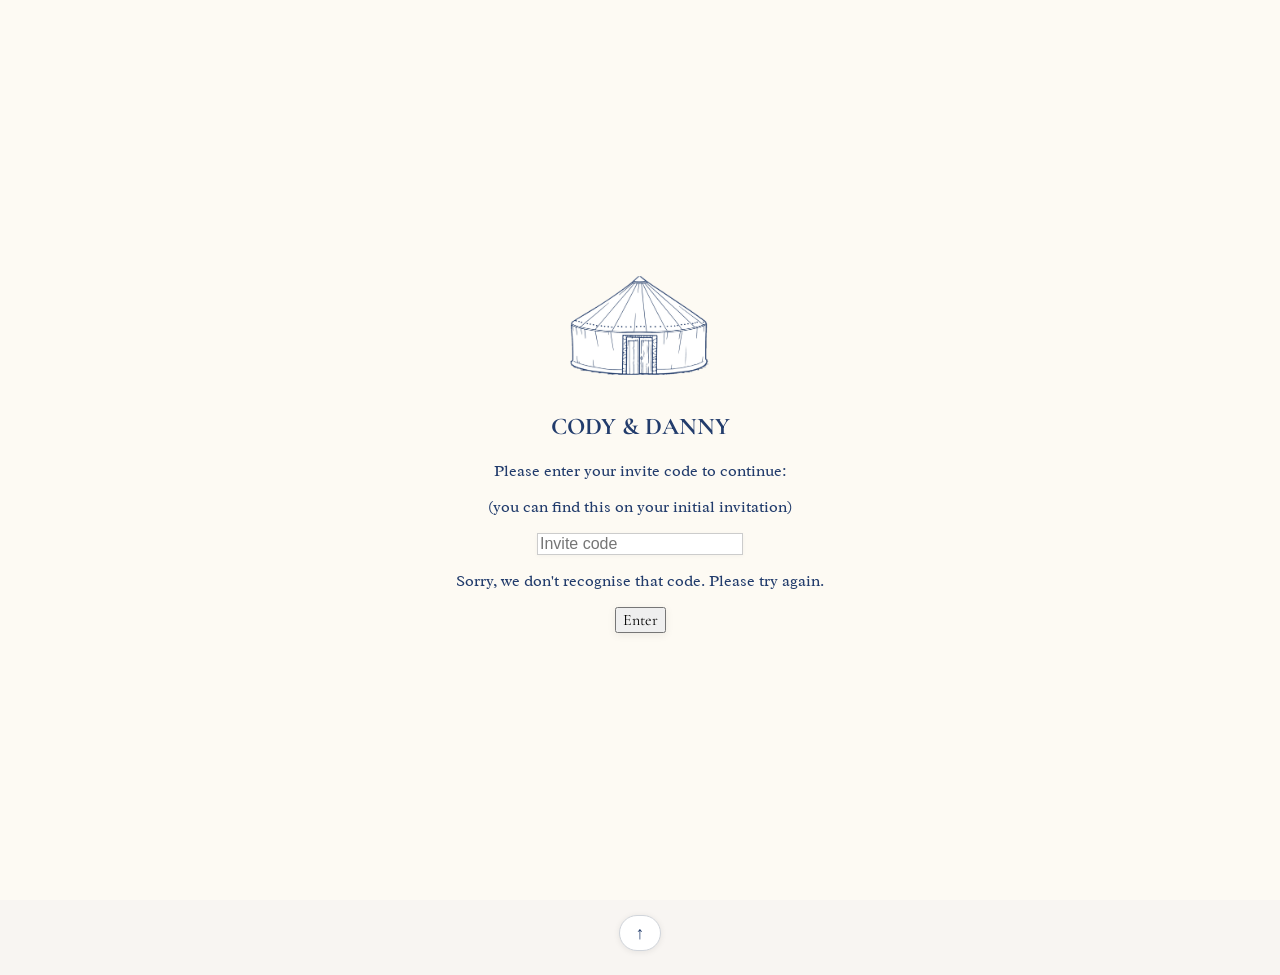
==== commit b46f30ee: "Updated FAQs + public ready" ====
--- a/index.html
+++ b/index.html
@@ -21,7 +21,8 @@
         <div class="invite-overlay-box">
             <img src="assets/yurt.png" alt="Yurt icon" class="yurt-icon mx-auto mb-4" />
             <h2 class="header-font text-3xl md:text-4xl font-normal tracking-wide mb-2 text-[#223c6c]">CODY & DANNY</h2>
-            <p class="plan-intro text-base mb-6 tracking-wide">Please enter your invite code to continue.</p>
+            <p class="plan-intro text-base mb-1 tracking-wide">Please enter your invite code to continue:</p>
+             <p class="text-xs text-gray-400 mb-2 tracking-wide">(you can find this on your initial invitation)</p>
             <input type="text" id="overlay-invite-input" class="find-more-input w-full max-w-xs p-3 rounded border border-gray-300 text-center text-lg tracking-widest mx-auto block" placeholder="Invite code" autocomplete="off">
             <p id="overlay-invite-error" class="text-red-500 text-sm mt-2 hidden">Sorry, we don't recognise that code. Please try again.</p>
             <button id="overlay-invite-btn" class="find-more-btn mt-4 px-6 py-3 rounded bg-[#223c6c] text-white hover:bg-[#555] transition">Enter</button>
@@ -57,7 +58,7 @@
         <nav class="flex justify-center space-x-4 md:space-x-8 lg:space-x-12 mb-6 pb-2">
             <a href="index.html" class="nav-link nav-link-blue text-sm md:text-base font-medium active">Home</a>
             <a href="plan.html" class="nav-link nav-link-blue text-sm md:text-base font-medium">Schedule</a>
-            <a href="registry.html" class="nav-link nav-link-blue text-sm md:text-base font-medium">Registry of booze</a>
+            <a href="registry.html" class="nav-link nav-link-blue text-sm md:text-base font-medium">Registry</a>
             <a href="accommodation.html" class="nav-link nav-link-blue text-sm md:text-base font-medium">Accommodation</a>
             <a href="rsvp.html" class="nav-link nav-link-blue text-sm md:text-base font-medium">RSVP</a>
             <a href="faqs.html" class="nav-link nav-link-blue text-sm md:text-base font-medium">FAQs</a>
@@ -67,13 +68,13 @@
         <div class="max-w-2xl mx-auto mb-10">
             <h2 id="welcome-heading" class="plan-heading text-xl md:text-2xl mb-4 tracking-wider">WELCOME!</h2>
             <p class="plan-intro text-base md:text-base tracking-wide leading-relaxed">
-                As you may already know, we technically got legally married very quietly at Bath Guildhall back in December. Now, we can't wait to celebrate with you all back in Cornwall on June 13th.
+                As you may already know, we technically got legally married very quietly at Bath Guildhall back in December. Now, we can't wait to celebrate with you all in Cornwall in June.
             </p>
             <p class="plan-intro text-base md:text-base tracking-wide leading-relaxed mt-4">
                 We have tried our very best to include everything you need to know on this site, but if we've missed anything or you have any further questions, please just drop us a message.
             </p>
             <p class="plan-intro text-base md:text-base tracking-wide leading-relaxed mt-4">
-                <strong>Please RSVP before 8th May!</strong>
+                <strong>Please RSVP before 1st May!</strong>
             </p>
             <p class="plan-intro text-base md:text-base tracking-wide leading-relaxed mt-4">
                 Love,<br>Cody & Danny x
@@ -81,6 +82,9 @@
         </div>
 
         <section class="legal-gallery-section max-w-3xl mx-auto mb-10" aria-label="Photos from our legal ceremony">
+            <svg class="legal-gallery-wave mb-3" viewBox="0 0 1200 24" preserveAspectRatio="none" xmlns="http://www.w3.org/2000/svg" aria-hidden="true">
+                <path d="M0,12 C150,0 300,24 450,12 C600,0 750,24 900,12 C1050,0 1150,20 1200,12" fill="none" stroke="#223c6c" stroke-width="1.5"/>
+            </svg>
             <div class="legal-gallery-grid">
                 <figure class="legal-photo-frame">
                     <img src="assets/wed_1.jpg" alt="Cody and Danny at their legal ceremony" class="legal-photo">
@@ -92,6 +96,9 @@
                     <img src="assets/wed_3.jpg" alt="Cody and Danny celebrating their legal ceremony" class="legal-photo">
                 </figure>
             </div>
+            <svg class="legal-gallery-wave mt-3" viewBox="0 0 1200 24" preserveAspectRatio="none" xmlns="http://www.w3.org/2000/svg" aria-hidden="true">
+                <path d="M0,12 C150,0 300,24 450,12 C600,0 750,24 900,12 C1050,0 1150,20 1200,12" fill="none" stroke="#223c6c" stroke-width="1.5"/>
+            </svg>
         </section>
 
         <!-- Main invite image -->
--- a/style.css
+++ b/style.css
@@ -1,6 +1,12 @@
 /* Wedding blue text color for form options */
 .text-weddingblue {
     color: #223c6c;
+}
+
+/* RSVP field error state */
+.rsvp-field-error {
+    border-left: 3px solid #ef4444;
+    padding-left: 0.75rem;
 }
 
 /********************** Global Invite Code Overlay **********************/
@@ -632,39 +638,177 @@
 
 /* Home page legal ceremony gallery */
 .legal-gallery-section {
-    border-top: 1px solid rgba(34, 60, 108, 0.22);
-    border-bottom: 1px solid rgba(34, 60, 108, 0.22);
-    padding: 1.35rem 0 1.5rem;
+    padding: 0.4rem 0 0.4rem;
+}
+.legal-gallery-wave {
+    width: 100%;
+    display: block;
+    overflow: hidden;
+    line-height: 0;
 }
 .legal-gallery-grid {
     display: grid;
     grid-template-columns: repeat(3, minmax(0, 1fr));
-    gap: 0.8rem;
-    align-items: center;
+    gap: 4px;
+    align-items: stretch;
 }
 .legal-photo-frame {
-    background: #ffffff;
-    border: 1px solid #223c6c;
-    box-shadow: 0 4px 10px rgba(0, 0, 0, 0.08);
-    padding: 0.35rem;
-}
-.legal-photo-frame:nth-child(1) {
-    transform: rotate(-1.2deg);
-}
-.legal-photo-frame:nth-child(2) {
-    transform: translateY(-4px);
-}
-.legal-photo-frame:nth-child(3) {
-    transform: rotate(1deg);
+    overflow: hidden;
+    margin: 0;
+    padding: 0;
 }
 .legal-photo {
     width: 100%;
-    height: 170px;
+    height: 220px;
     display: block;
     object-fit: cover;
-    filter: grayscale(100%);
-    border: 1px solid #223c6c;
-}
+    filter: grayscale(100%) brightness(0.97);
+    transition: transform 0.4s ease, filter 0.4s ease;
+}
+.legal-photo-frame:hover .legal-photo {
+    transform: scale(1.04);
+    filter: grayscale(100%) brightness(1.02);
+}
+
+/* ==================== Registry redesign ==================== */
+
+.registry-section-title {
+    font-family: 'Cormorant Garamond', serif;
+    font-size: 3.5rem;
+    font-weight: 400;
+    color: #223c6c;
+    letter-spacing: 0.08em;
+    margin: 0 0 1rem;
+    line-height: 1;
+}
+
+.registry-category-header {
+    display: flex;
+    align-items: center;
+    gap: 1rem;
+    margin: 1.75rem 0 1rem;
+}
+.registry-category-header::before,
+.registry-category-header::after {
+    content: '';
+    flex: 1;
+    height: 1px;
+    background: rgba(34, 60, 108, 0.2);
+}
+.registry-category-title {
+    font-family: 'GFS Didot', serif;
+    color: #223c6c;
+    font-size: 0.82rem;
+    letter-spacing: 0.2em;
+    text-transform: uppercase;
+    white-space: nowrap;
+    margin: 0;
+    display: flex;
+    align-items: center;
+    gap: 0.45rem;
+}
+
+.product-card {
+    background: #fff;
+    border-radius: 10px;
+    overflow: hidden;
+    box-shadow: 0 2px 10px rgba(0,0,0,0.06), 0 1px 3px rgba(0,0,0,0.04);
+    transition: transform 0.2s ease, box-shadow 0.2s ease;
+    display: flex;
+    flex-direction: column;
+    border: 1px solid rgba(34,60,108,0.08);
+}
+.product-card:hover {
+    transform: translateY(-3px);
+    box-shadow: 0 8px 24px rgba(0,0,0,0.1), 0 2px 6px rgba(0,0,0,0.06);
+}
+.product-card-accent {
+    height: 4px;
+    width: 100%;
+    flex-shrink: 0;
+}
+.product-card[data-category="spirits"] .product-card-accent { background: #223c6c; }
+.product-card[data-category="beer"] .product-card-accent { background: #7B5E3A; }
+.product-card[data-category="wine"] .product-card-accent { background: #6B3A4A; }
+
+.product-card.in-basket {
+    border-color: rgba(34,60,108,0.22);
+    box-shadow: 0 2px 12px rgba(34,60,108,0.1), 0 1px 4px rgba(34,60,108,0.06);
+}
+.product-card-body {
+    padding: 1.25rem 1.25rem 0.5rem;
+    text-align: center;
+    flex: 1;
+}
+.product-emoji {
+    font-size: 2.2rem;
+    line-height: 1;
+    margin-bottom: 0.6rem;
+    display: block;
+}
+.product-name {
+    font-family: 'GFS Didot', serif;
+    color: #223c6c;
+    font-size: 1.05rem;
+    margin: 0 0 0.2rem;
+    font-weight: normal;
+}
+.product-subtitle-text {
+    font-size: 0.8rem;
+    color: #8a9bbd;
+    font-style: italic;
+    margin: 0 0 0.35rem;
+    font-family: 'Radley', serif;
+}
+.product-price {
+    font-size: 0.88rem;
+    font-weight: 600;
+    color: #223c6c;
+    margin: 0;
+    opacity: 0.7;
+}
+.product-card-footer {
+    padding: 0.75rem 1rem 1rem;
+    display: flex;
+    align-items: center;
+    justify-content: center;
+    gap: 0.5rem;
+}
+
+@keyframes card-pop {
+    0%   { transform: scale(1) translateY(0); }
+    45%  { transform: scale(1.04) translateY(-3px); }
+    100% { transform: scale(1) translateY(0); }
+}
+.product-card.popping {
+    animation: card-pop 0.3s cubic-bezier(0.34, 1.56, 0.64, 1);
+}
+
+.registry-basket-aside {
+    border-radius: 12px;
+    box-shadow: 0 2px 16px rgba(34,60,108,0.07);
+}
+.registry-basket-title {
+    font-family: 'GFS Didot', serif;
+    letter-spacing: 0.08em;
+}
+.rsvp-modal-title {
+    font-family: 'Cormorant Garamond', serif;
+}
+.rsvp-accom-note {
+    font-family: 'Radley', serif;
+    font-size: 0.75rem;
+    opacity: 0.6;
+    text-align: center;
+    margin-top: 0.75rem;
+}
+.registry-basket-empty {
+    font-family: 'Radley', serif;
+    font-style: italic;
+    opacity: 0.6;
+}
+
+/* =========================================================== */
 
 @media (max-width: 900px) {
     .legal-gallery-grid {
@@ -673,13 +817,7 @@
         margin: 0 auto;
         gap: 0.9rem;
     }
-    .legal-photo-frame:nth-child(1),
-    .legal-photo-frame:nth-child(2),
-    .legal-photo-frame:nth-child(3) {
-        transform: none;
-    }
     .legal-photo {
-        height: auto;
-        max-height: 320px;
-    }
-}
+        height: 180px;
+    }
+}
